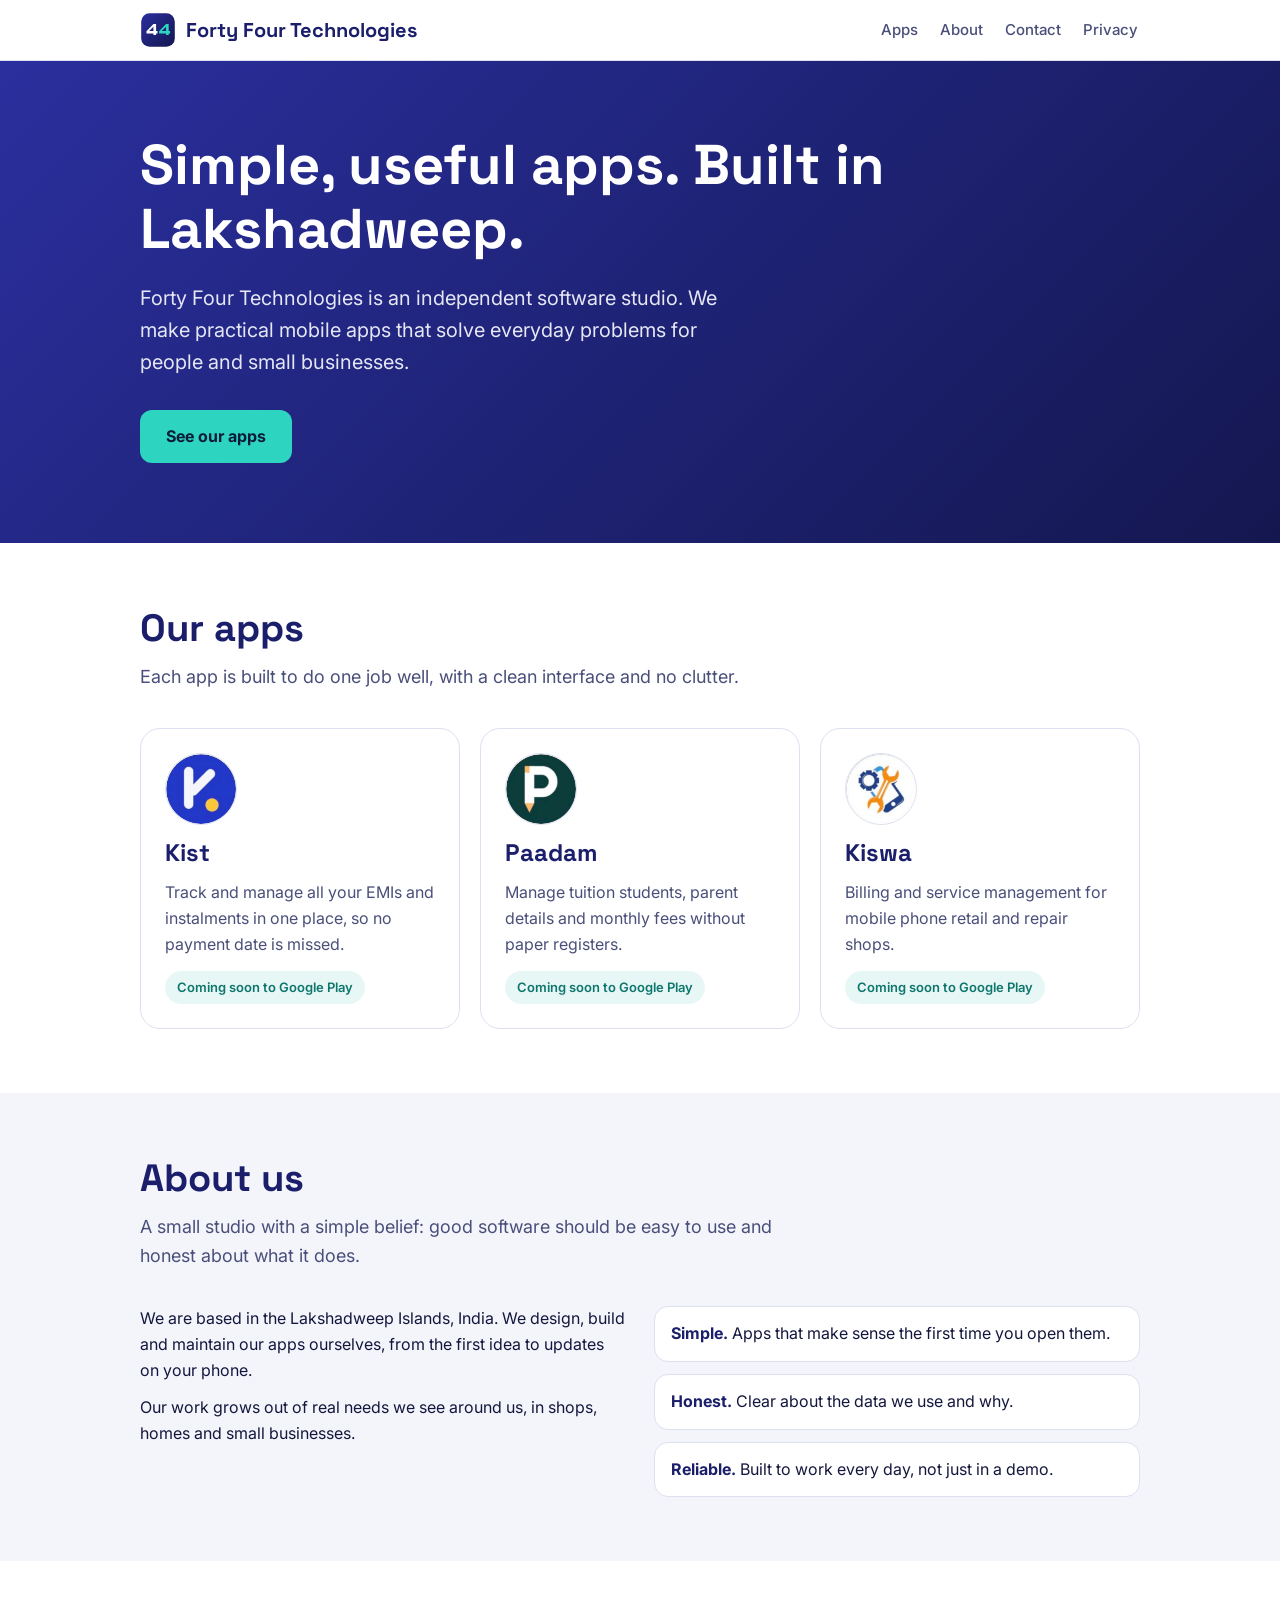
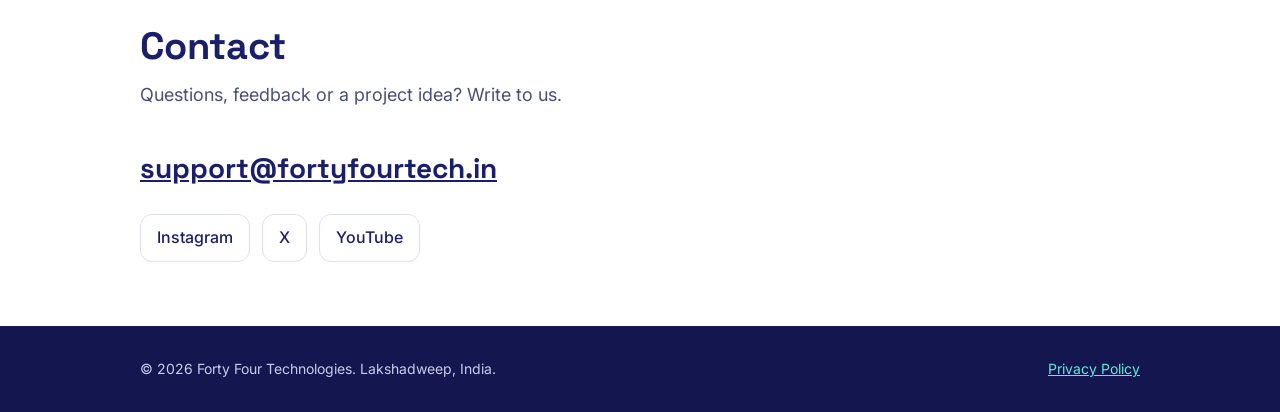
==== index.html @ 546bb44f "Add files via upload" ====
<!doctype html>
<html lang="en">
<head>
<meta charset="utf-8">
<meta name="viewport" content="width=device-width,initial-scale=1">
<title>Forty Four Technologies | Simple, useful apps from Lakshadweep</title>
<meta name="description" content="Forty Four Technologies builds simple, useful mobile apps. Based in Lakshadweep, India.">
<meta property="og:title" content="Forty Four Technologies">
<meta property="og:description" content="Simple, useful mobile apps. Based in Lakshadweep, India.">
<meta property="og:type" content="website">
<meta property="og:url" content="https://fortyfourtech.in/">
<link rel="icon" type="image/svg+xml" href="favicon.svg">
<link rel="apple-touch-icon" href="apple-touch-icon.png">
<link rel="preconnect" href="https://fonts.googleapis.com">
<link rel="preconnect" href="https://fonts.gstatic.com" crossorigin>
<link href="https://fonts.googleapis.com/css2?family=Inter:wght@400;500&family=Space+Grotesk:wght@500;700&display=swap" rel="stylesheet">
<link rel="stylesheet" href="style.css">
</head>
<body>
<header>
<div class="bar">
<a class="brand" href="#top"><img src="assets/logo.svg" alt="" width="36" height="36"><span>Forty Four Technologies</span></a>
<nav aria-label="Main">
<a href="#apps">Apps</a>
<a href="#about">About</a>
<a href="#contact">Contact</a>
<a href="privacy.html">Privacy</a>
</nav>
</div>
</header>
<main id="top">
<div class="hero">
<div class="wrap">
<h1>Simple, useful apps. Built in Lakshadweep.</h1>
<p>Forty Four Technologies is an independent software studio. We make practical mobile apps that solve everyday problems for people and small businesses.</p>
<a class="btn" href="#apps">See our apps</a>
</div>
</div>

<section id="apps">
<div class="wrap">
<h2>Our apps</h2>
<p class="lead">Each app is built to do one job well, with a clean interface and no clutter.</p>
<div class="apps">
<article class="card">
<img src="assets/kist.png" alt="Kist app icon" width="72" height="72">
<h3>Kist</h3>
<p>Track and manage all your EMIs and instalments in one place, so no payment date is missed.</p>
<span class="badge">Coming soon to Google Play</span>
</article>
<article class="card">
<img src="assets/paadam.png" alt="Paadam app icon" width="72" height="72">
<h3>Paadam</h3>
<p>Manage tuition students, parent details and monthly fees without paper registers.</p>
<span class="badge">Coming soon to Google Play</span>
</article>
<article class="card">
<img src="assets/kiswa.png" alt="Kiswa app icon" width="72" height="72">
<h3>Kiswa</h3>
<p>Billing and service management for mobile phone retail and repair shops.</p>
<span class="badge">Coming soon to Google Play</span>
</article>
</div>
</div>
</section>

<section id="about" class="alt">
<div class="wrap">
<h2>About us</h2>
<p class="lead">A small studio with a simple belief: good software should be easy to use and honest about what it does.</p>
<div class="about">
<div>
<p>We are based in the Lakshadweep Islands, India. We design, build and maintain our apps ourselves, from the first idea to updates on your phone.</p>
<p>Our work grows out of real needs we see around us, in shops, homes and small businesses.</p>
</div>
<ul class="values">
<li><strong>Simple.</strong> Apps that make sense the first time you open them.</li>
<li><strong>Honest.</strong> Clear about the data we use and why.</li>
<li><strong>Reliable.</strong> Built to work every day, not just in a demo.</li>
</ul>
</div>
</div>
</section>

<section id="contact" class="contact">
<div class="wrap">
<h2>Contact</h2>
<p class="lead">Questions, feedback or a project idea? Write to us.</p>
<p><a class="mail" href="mailto:support@fortyfourtech.in">support@fortyfourtech.in</a></p>
<div class="social">
<a href="https://instagram.com/fortyfourtech" rel="noopener">Instagram</a>
<a href="https://x.com/fortyfourtech_" rel="noopener">X</a>
<a href="https://youtube.com/@fortyfourtech44" rel="noopener">YouTube</a>
</div>
</div>
</section>
</main>
<footer>
<div class="wrap row">
<span>&copy; 2026 Forty Four Technologies. Lakshadweep, India.</span>
<span><a href="privacy.html">Privacy Policy</a></span>
</div>
</footer>
</body>
</html>
---- style.css ----
:root{--indigo:#1B1F6B;--navy:#14174F;--teal:#0D9488;--mint:#2DD4BF;--ink:#14173D;--muted:#4A4F7A;--line:#DDE0F0;--bg:#F4F5FB}
*{box-sizing:border-box}
html{scroll-behavior:smooth}
body{margin:0;font-family:'Inter',system-ui,sans-serif;color:var(--ink);background:#fff;line-height:1.6}
h1,h2,h3{font-family:'Space Grotesk','Inter',sans-serif;line-height:1.15;margin:0}
a{color:var(--teal)}
.wrap{max-width:1040px;margin:0 auto;padding:0 20px}
header{position:sticky;top:0;z-index:10;background:rgba(255,255,255,.92);backdrop-filter:blur(8px);border-bottom:1px solid var(--line)}
.bar{display:flex;align-items:center;justify-content:space-between;gap:16px;padding:12px 20px;max-width:1040px;margin:0 auto;flex-wrap:wrap}
.brand{display:flex;align-items:center;gap:10px;text-decoration:none;color:var(--indigo);font-family:'Space Grotesk',sans-serif;font-weight:700;font-size:20px}
.brand img{width:36px;height:36px;display:block}
nav{display:flex;gap:18px;flex-wrap:wrap}
nav a{color:var(--muted);text-decoration:none;font-weight:500;font-size:15px;padding:6px 2px}
nav a:hover{color:var(--indigo)}
.hero{background:linear-gradient(135deg,#2A2F9E 0%,var(--navy) 100%);color:#fff;padding:72px 0 80px}
.hero h1{font-size:clamp(34px,6vw,56px);max-width:760px}
.hero p{font-size:clamp(17px,2.4vw,20px);max-width:620px;color:#E5E7F5;margin:20px 0 32px}
.btn{display:inline-block;background:var(--mint);color:#0B1B3A;font-weight:700;text-decoration:none;padding:14px 26px;border-radius:12px;min-height:44px}
.btn:hover{background:#5EEAD4}
section{padding:64px 0}
section.alt{background:var(--bg)}
h2{font-size:clamp(28px,4vw,38px);color:var(--indigo);margin-bottom:12px}
.lead{color:var(--muted);max-width:640px;margin:0 0 36px;font-size:18px}
.apps{display:grid;grid-template-columns:repeat(auto-fit,minmax(260px,1fr));gap:20px}
.card{background:#fff;border:1px solid var(--line);border-radius:20px;padding:24px;display:flex;flex-direction:column;gap:14px}
.card img{width:72px;height:72px;border-radius:50%;display:block;border:1px solid var(--line)}
.card h3{font-size:24px;color:var(--indigo)}
.card p{margin:0;color:var(--muted)}
.badge{align-self:flex-start;font-size:13px;font-weight:600;color:#0F766E;background:#E6F7F5;border-radius:999px;padding:6px 12px}
.about{display:grid;gap:28px;grid-template-columns:repeat(auto-fit,minmax(260px,1fr))}
.about p{margin:0 0 12px;color:var(--ink)}
.values{list-style:none;margin:0;padding:0;display:grid;gap:12px}
.values li{background:#fff;border:1px solid var(--line);border-radius:14px;padding:14px 16px}
.values strong{color:var(--indigo)}
.contact a.mail{font-size:clamp(20px,3.4vw,28px);font-family:'Space Grotesk',sans-serif;font-weight:700;color:var(--indigo)}
.social{display:flex;gap:12px;flex-wrap:wrap;margin-top:24px}
.social a{border:1px solid var(--line);border-radius:12px;padding:10px 16px;text-decoration:none;color:var(--indigo);font-weight:500;min-height:44px;display:inline-flex;align-items:center;background:#fff}
.social a:hover{border-color:var(--teal)}
footer{background:var(--navy);color:#C9CCE8;padding:32px 0;font-size:14px}
footer a{color:#5EEAD4}
footer .row{display:flex;justify-content:space-between;gap:12px;flex-wrap:wrap}
.doc{max-width:760px;margin:0 auto;padding:48px 20px 72px}
.doc h1{font-size:clamp(30px,5vw,42px);color:var(--indigo);margin-bottom:8px}
.doc h2{font-size:22px;margin:32px 0 8px}
.doc p,.doc li{color:var(--ink)}
.doc .meta{color:var(--muted)}
@media (max-width:560px){.hero{padding:48px 0 56px}section{padding:48px 0}}
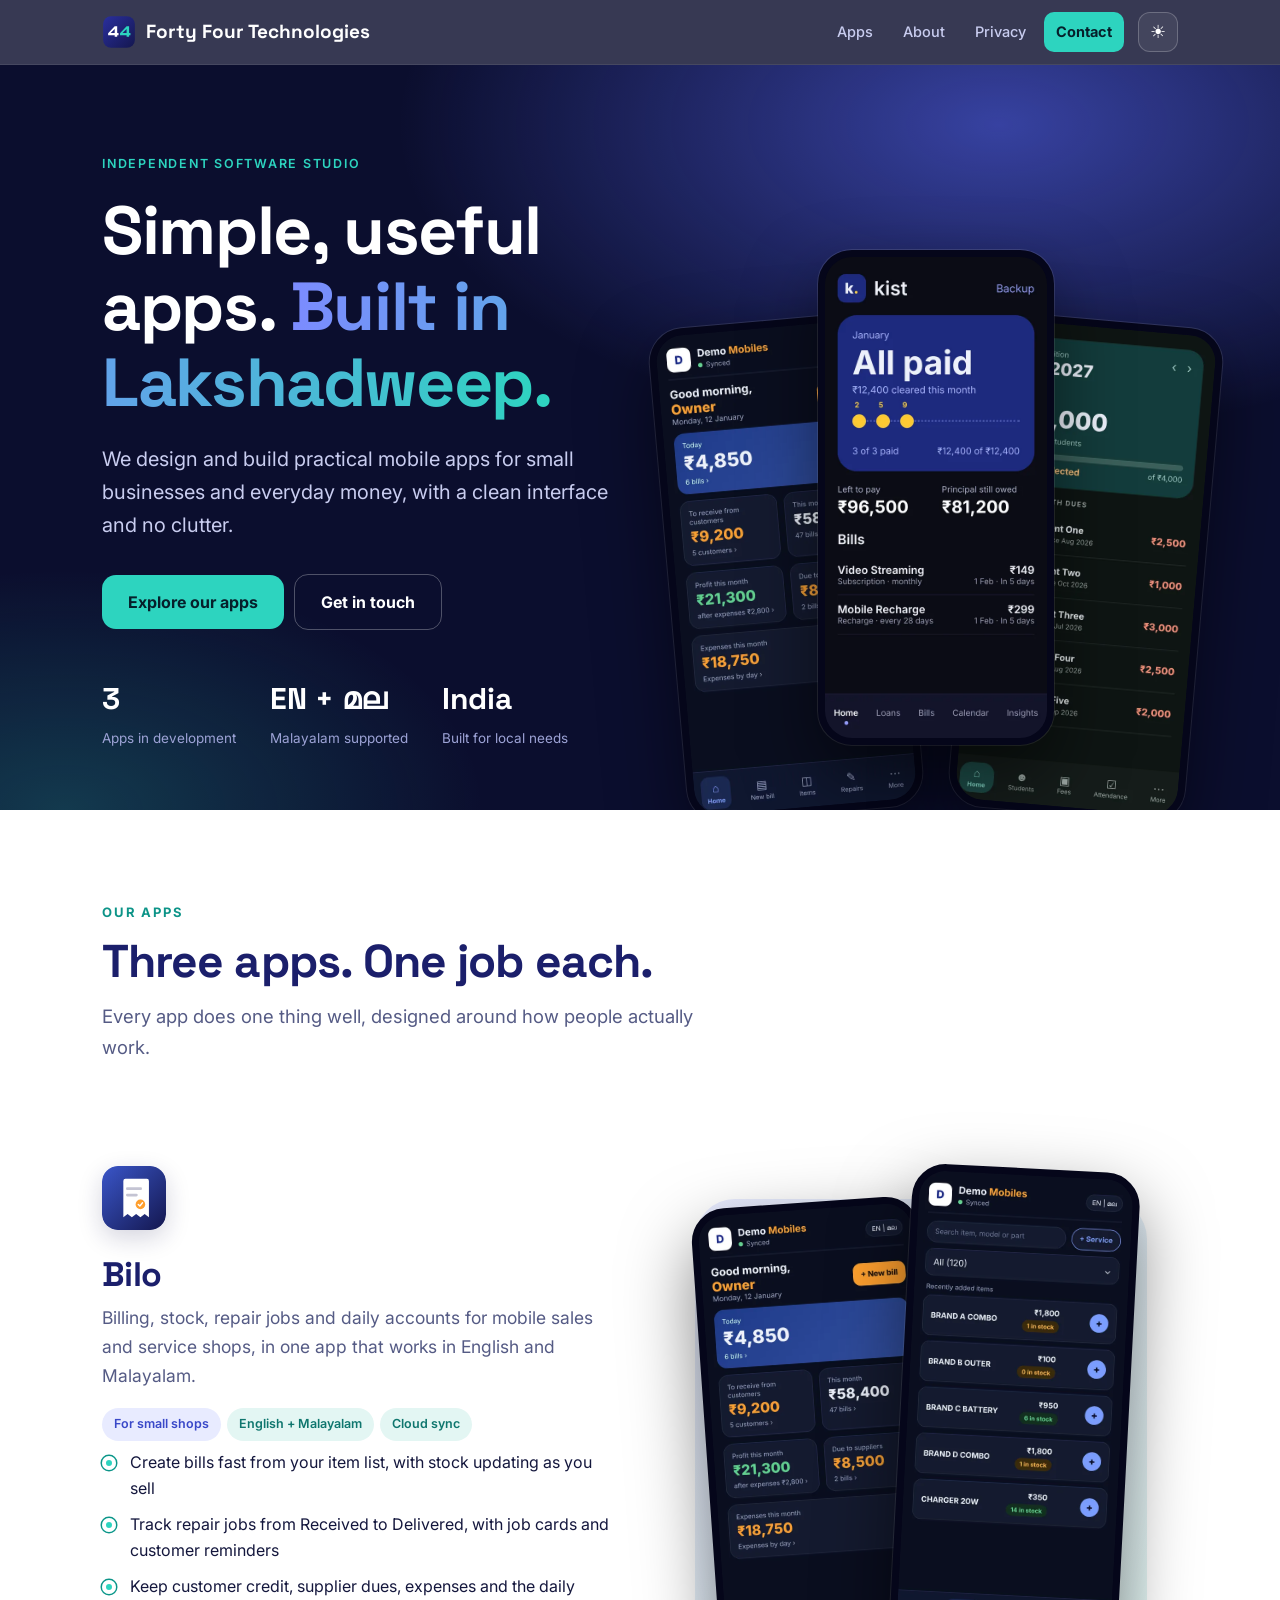
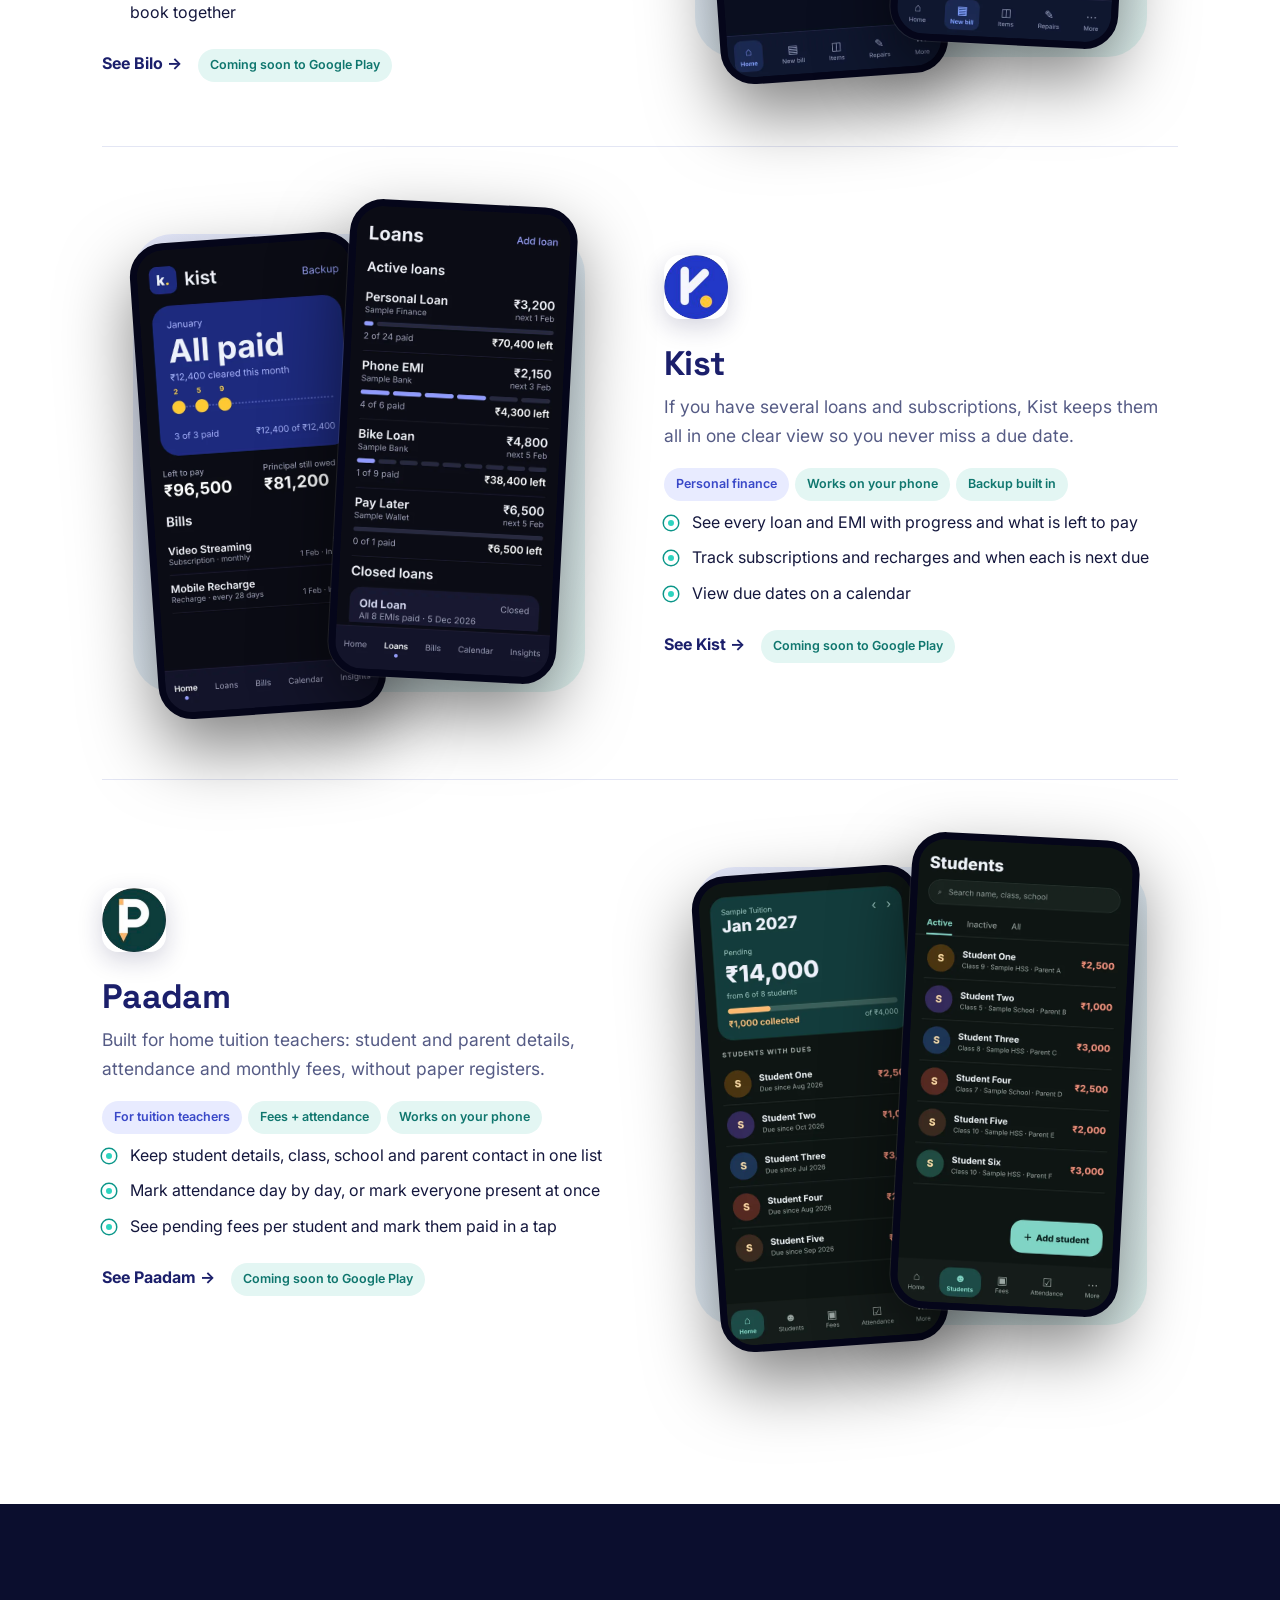
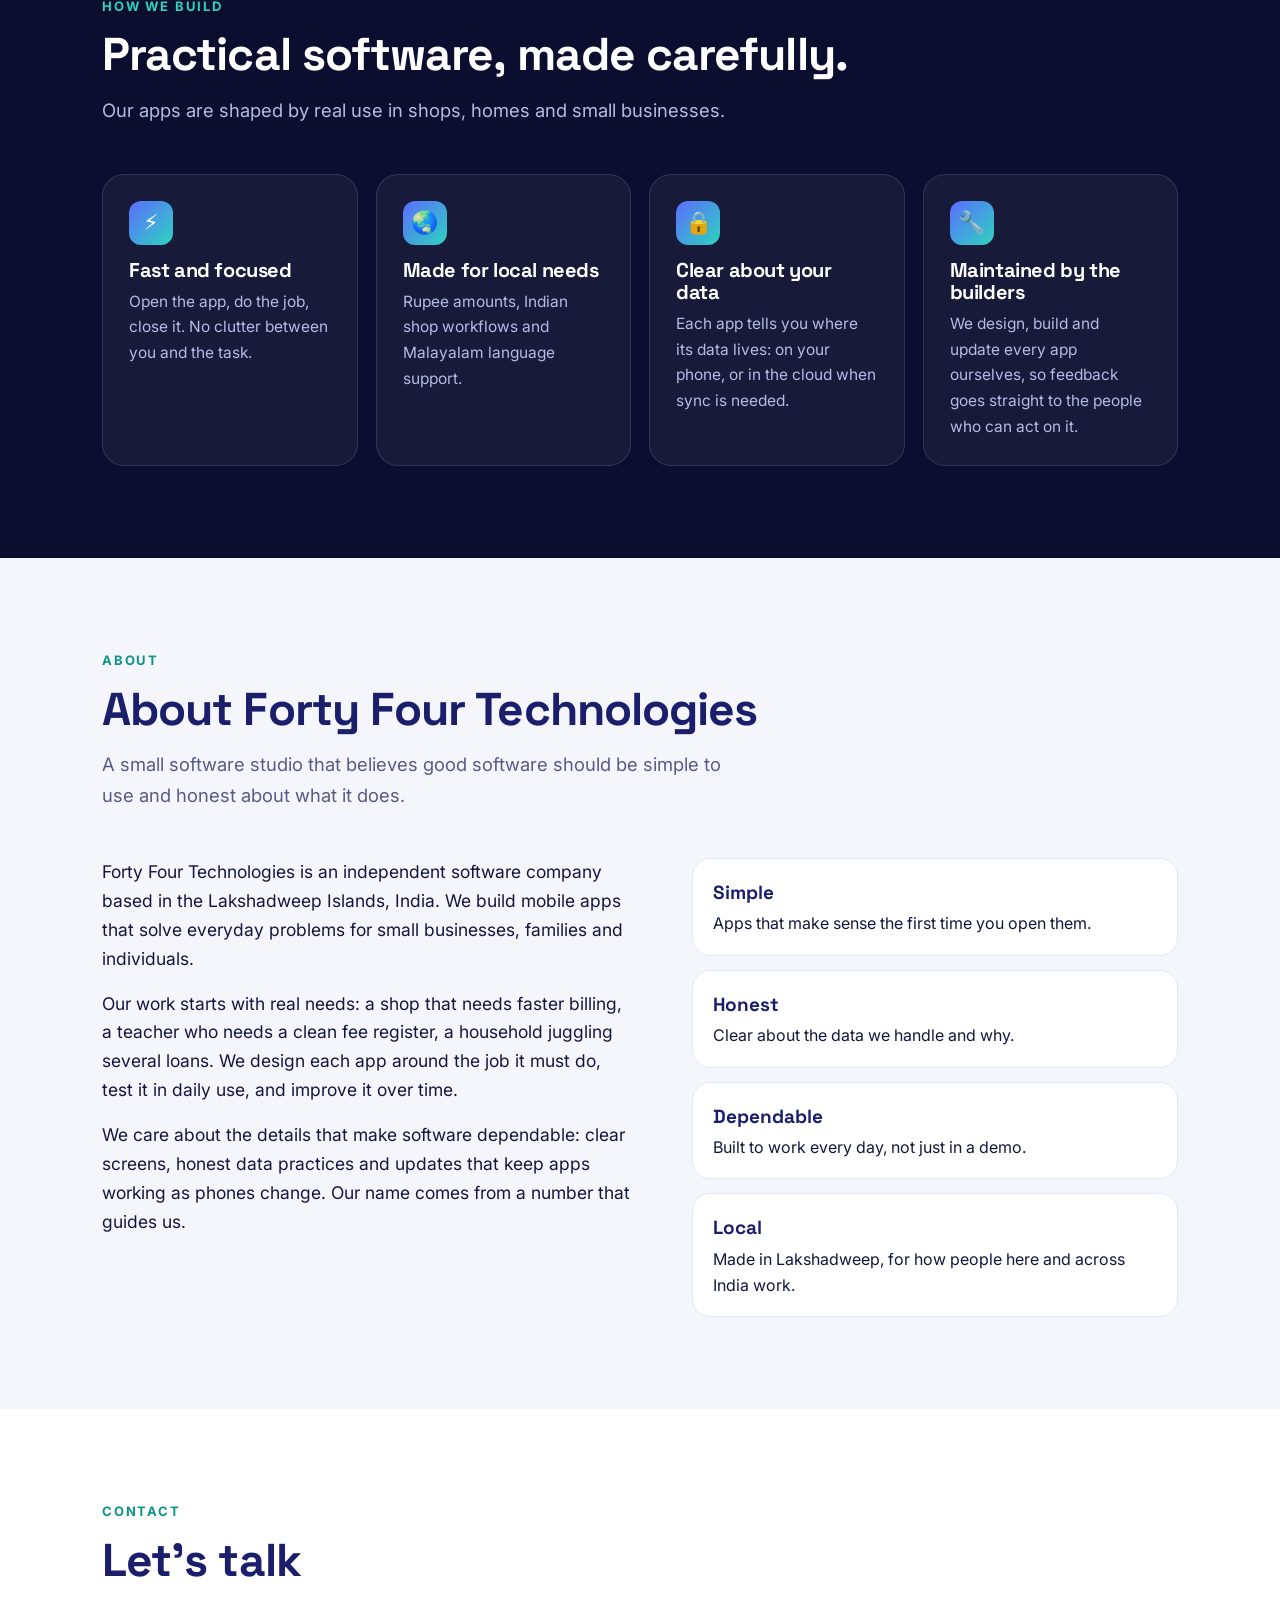
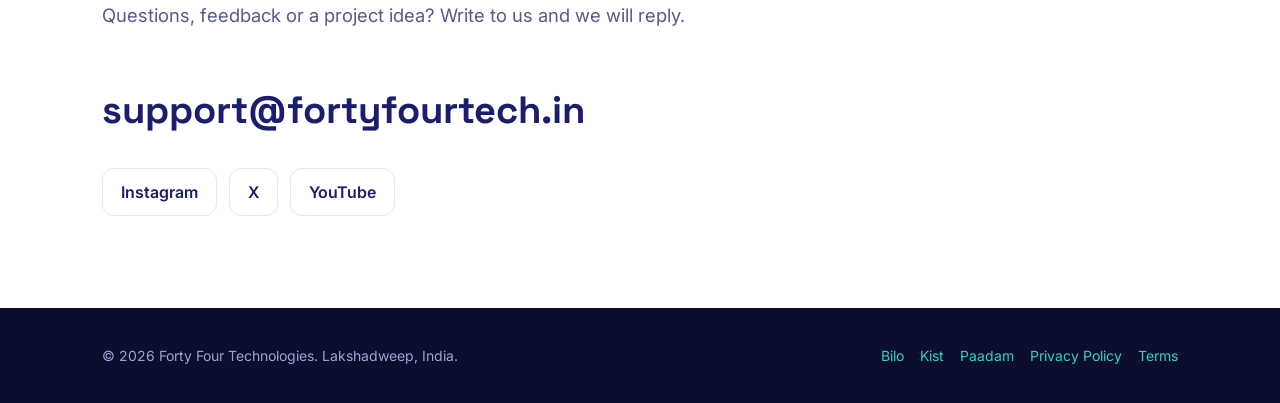
==== commit c5b6d54d: "UPDATE FIRST UPDATE" ====
--- a/index.html
+++ b/index.html
@@ -1,105 +1,35 @@
-<!doctype html>
-<html lang="en">
-<head>
-<meta charset="utf-8">
-<meta name="viewport" content="width=device-width,initial-scale=1">
-<title>Forty Four Technologies | Simple, useful apps from Lakshadweep</title>
-<meta name="description" content="Forty Four Technologies builds simple, useful mobile apps. Based in Lakshadweep, India.">
-<meta property="og:title" content="Forty Four Technologies">
-<meta property="og:description" content="Simple, useful mobile apps. Based in Lakshadweep, India.">
-<meta property="og:type" content="website">
-<meta property="og:url" content="https://fortyfourtech.in/">
-<link rel="icon" type="image/svg+xml" href="favicon.svg">
-<link rel="apple-touch-icon" href="apple-touch-icon.png">
-<link rel="preconnect" href="https://fonts.googleapis.com">
-<link rel="preconnect" href="https://fonts.gstatic.com" crossorigin>
-<link href="https://fonts.googleapis.com/css2?family=Inter:wght@400;500&family=Space+Grotesk:wght@500;700&display=swap" rel="stylesheet">
-<link rel="stylesheet" href="style.css">
-</head>
-<body>
-<header>
-<div class="bar">
-<a class="brand" href="#top"><img src="assets/logo.svg" alt="" width="36" height="36"><span>Forty Four Technologies</span></a>
-<nav aria-label="Main">
-<a href="#apps">Apps</a>
-<a href="#about">About</a>
-<a href="#contact">Contact</a>
-<a href="privacy.html">Privacy</a>
-</nav>
-</div>
-</header>
-<main id="top">
-<div class="hero">
-<div class="wrap">
-<h1>Simple, useful apps. Built in Lakshadweep.</h1>
-<p>Forty Four Technologies is an independent software studio. We make practical mobile apps that solve everyday problems for people and small businesses.</p>
-<a class="btn" href="#apps">See our apps</a>
-</div>
-</div>
-
-<section id="apps">
-<div class="wrap">
-<h2>Our apps</h2>
-<p class="lead">Each app is built to do one job well, with a clean interface and no clutter.</p>
-<div class="apps">
-<article class="card">
-<img src="assets/kist.png" alt="Kist app icon" width="72" height="72">
-<h3>Kist</h3>
-<p>Track and manage all your EMIs and instalments in one place, so no payment date is missed.</p>
-<span class="badge">Coming soon to Google Play</span>
-</article>
-<article class="card">
-<img src="assets/paadam.png" alt="Paadam app icon" width="72" height="72">
-<h3>Paadam</h3>
-<p>Manage tuition students, parent details and monthly fees without paper registers.</p>
-<span class="badge">Coming soon to Google Play</span>
-</article>
-<article class="card">
-<img src="assets/kiswa.png" alt="Kiswa app icon" width="72" height="72">
-<h3>Kiswa</h3>
-<p>Billing and service management for mobile phone retail and repair shops.</p>
-<span class="badge">Coming soon to Google Play</span>
-</article>
-</div>
-</div>
-</section>
-
-<section id="about" class="alt">
-<div class="wrap">
-<h2>About us</h2>
-<p class="lead">A small studio with a simple belief: good software should be easy to use and honest about what it does.</p>
-<div class="about">
-<div>
-<p>We are based in the Lakshadweep Islands, India. We design, build and maintain our apps ourselves, from the first idea to updates on your phone.</p>
-<p>Our work grows out of real needs we see around us, in shops, homes and small businesses.</p>
-</div>
-<ul class="values">
-<li><strong>Simple.</strong> Apps that make sense the first time you open them.</li>
-<li><strong>Honest.</strong> Clear about the data we use and why.</li>
-<li><strong>Reliable.</strong> Built to work every day, not just in a demo.</li>
-</ul>
-</div>
-</div>
-</section>
-
-<section id="contact" class="contact">
-<div class="wrap">
-<h2>Contact</h2>
-<p class="lead">Questions, feedback or a project idea? Write to us.</p>
+<!doctype html><html lang="en"><head><meta charset="utf-8"><meta name="viewport" content="width=device-width,initial-scale=1">
+<title>Forty Four Technologies | Simple, useful apps from Lakshadweep</title><meta name="description" content="Forty Four Technologies builds simple, useful mobile apps for small businesses and everyday life. Based in Lakshadweep, India.">
+<meta property="og:title" content="Forty Four Technologies | Simple, useful apps from Lakshadweep"><meta property="og:description" content="Forty Four Technologies builds simple, useful mobile apps for small businesses and everyday life. Based in Lakshadweep, India."><meta property="og:type" content="website"><meta property="og:url" content="https://fortyfourtech.in/">
+<link rel="canonical" href="https://fortyfourtech.in/"><link rel="icon" type="image/svg+xml" href="favicon.svg"><link rel="apple-touch-icon" href="apple-touch-icon.png">
+<link rel="preconnect" href="https://fonts.googleapis.com"><link rel="preconnect" href="https://fonts.gstatic.com" crossorigin>
+<link href="https://fonts.googleapis.com/css2?family=Inter:wght@400;500;600&family=Space+Grotesk:wght@500;700&display=swap" rel="stylesheet"><link rel="stylesheet" href="style.css"><script>try{var t=localStorage.getItem("theme");if(!t&&window.matchMedia&&matchMedia("(prefers-color-scheme: dark)").matches)t="dark";if(t)document.documentElement.setAttribute("data-theme",t)}catch(e){}</script></head><body>
+<header><div class="bar"><a class="brand" href="index.html"><img src="assets/logo.svg" alt="" width="34" height="34"><span>Forty Four Technologies</span></a>
+<nav aria-label="Main"><a href="index.html#apps">Apps</a><a href="index.html#about">About</a><a href="privacy.html">Privacy</a><a class="cta" href="index.html#contact">Contact</a><button id="tt" class="tt" type="button" aria-label="Switch between light and dark mode" title="Light / dark mode"><span class="sun">&#9728;</span><span class="moon">&#9790;</span></button></nav></div></header><main id="top"><div class="hero"><div class="wrap grid"><div><span class="eyebrow">Independent software studio</span>
+<h1>Simple, useful apps. <em>Built in Lakshadweep.</em></h1><p class="sub">We design and build practical mobile apps for small businesses and everyday money, with a clean interface and no clutter.</p>
+<a class="btn" href="#apps">Explore our apps</a><a class="btn ghost" href="#contact">Get in touch</a>
+<div class="stats"><div><b>3</b><span>Apps in development</span></div><div><b>EN + മല</b><span>Malayalam supported</span></div><div><b>India</b><span>Built for local needs</span></div></div></div>
+<div class="phones"><div class="phone a"><img src="assets/shots/bilo-home.webp" alt="Bilo dashboard" width="520" height="1126"></div><div class="phone b"><img src="assets/shots/kist-home.webp" alt="Kist home screen" width="520" height="1126"></div><div class="phone c"><img src="assets/shots/paadam-home.webp" alt="Paadam home screen" width="520" height="1126"></div></div></div></div>
+<section id="apps"><div class="wrap"><span class="kicker">Our apps</span><h2>Three apps. One job each.</h2><p class="lead">Every app does one thing well, designed around how people actually work.</p><article class="appcard"><div class="txt"><img class="ic" src="assets/bilo.svg" alt="Bilo icon" width="64" height="64"><h3>Bilo</h3><p>Billing, stock, repair jobs and daily accounts for mobile sales and service shops, in one app that works in English and Malayalam.</p>
+<div><span class="tag s">For small shops</span><span class="tag">English + Malayalam</span><span class="tag">Cloud sync</span></div><ul class="feats"><li>Create bills fast from your item list, with stock updating as you sell</li><li>Track repair jobs from Received to Delivered, with job cards and customer reminders</li><li>Keep customer credit, supplier dues, expenses and the daily book together</li></ul>
+<a class="link" href="bilo.html">See Bilo &rarr;</a> <span class="tag" style="margin-left:12px">Coming soon to Google Play</span></div>
+<div class="duo"><div class="phone a"><img src="assets/shots/bilo-home.webp" alt="Bilo screen" width="520" height="1126"></div><div class="phone b"><img src="assets/shots/bilo-new-bill.webp" alt="Bilo screen" width="520" height="1126"></div></div></article><article class="appcard rev"><div class="txt"><img class="ic" src="assets/kist.png" alt="Kist icon" width="64" height="64"><h3>Kist</h3><p>If you have several loans and subscriptions, Kist keeps them all in one clear view so you never miss a due date.</p>
+<div><span class="tag s">Personal finance</span><span class="tag">Works on your phone</span><span class="tag">Backup built in</span></div><ul class="feats"><li>See every loan and EMI with progress and what is left to pay</li><li>Track subscriptions and recharges and when each is next due</li><li>View due dates on a calendar</li></ul>
+<a class="link" href="kist.html">See Kist &rarr;</a> <span class="tag" style="margin-left:12px">Coming soon to Google Play</span></div>
+<div class="duo"><div class="phone a"><img src="assets/shots/kist-home.webp" alt="Kist screen" width="520" height="1126"></div><div class="phone b"><img src="assets/shots/kist-loans.webp" alt="Kist screen" width="520" height="1126"></div></div></article><article class="appcard"><div class="txt"><img class="ic" src="assets/paadam.png" alt="Paadam icon" width="64" height="64"><h3>Paadam</h3><p>Built for home tuition teachers: student and parent details, attendance and monthly fees, without paper registers.</p>
+<div><span class="tag s">For tuition teachers</span><span class="tag">Fees + attendance</span><span class="tag">Works on your phone</span></div><ul class="feats"><li>Keep student details, class, school and parent contact in one list</li><li>Mark attendance day by day, or mark everyone present at once</li><li>See pending fees per student and mark them paid in a tap</li></ul>
+<a class="link" href="paadam.html">See Paadam &rarr;</a> <span class="tag" style="margin-left:12px">Coming soon to Google Play</span></div>
+<div class="duo"><div class="phone a"><img src="assets/shots/paadam-home.webp" alt="Paadam screen" width="520" height="1126"></div><div class="phone b"><img src="assets/shots/paadam-students.webp" alt="Paadam screen" width="520" height="1126"></div></div></article></div></section>
+<section class="dark"><div class="wrap"><span class="kicker" style="color:var(--mint)">How we build</span><h2>Practical software, made carefully.</h2><p class="lead">Our apps are shaped by real use in shops, homes and small businesses.</p>
+<div class="pill"><div class="fc"><div class="ico">&#9889;</div><h4>Fast and focused</h4><p>Open the app, do the job, close it. No clutter between you and the task.</p></div>
+<div class="fc"><div class="ico">&#127759;</div><h4>Made for local needs</h4><p>Rupee amounts, Indian shop workflows and Malayalam language support.</p></div>
+<div class="fc"><div class="ico">&#128274;</div><h4>Clear about your data</h4><p>Each app tells you where its data lives: on your phone, or in the cloud when sync is needed.</p></div>
+<div class="fc"><div class="ico">&#128295;</div><h4>Maintained by the builders</h4><p>We design, build and update every app ourselves, so feedback goes straight to the people who can act on it.</p></div></div></div></section>
+<section id="about" class="alt"><div class="wrap"><span class="kicker">About</span><h2>About Forty Four Technologies</h2><p class="lead">A small software studio that believes good software should be simple to use and honest about what it does.</p>
+<div class="about"><div><p>Forty Four Technologies is an independent software company based in the Lakshadweep Islands, India. We build mobile apps that solve everyday problems for small businesses, families and individuals.</p>
+<p>Our work starts with real needs: a shop that needs faster billing, a teacher who needs a clean fee register, a household juggling several loans. We design each app around the job it must do, test it in daily use, and improve it over time.</p>
+<p>We care about the details that make software dependable: clear screens, honest data practices and updates that keep apps working as phones change. Our name comes from a number that guides us.</p></div>
+<ul class="values"><li><strong>Simple</strong>Apps that make sense the first time you open them.</li><li><strong>Honest</strong>Clear about the data we handle and why.</li><li><strong>Dependable</strong>Built to work every day, not just in a demo.</li><li><strong>Local</strong>Made in Lakshadweep, for how people here and across India work.</li></ul></div></div></section>
+<section id="contact" class="contact"><div class="wrap"><span class="kicker">Contact</span><h2>Let's talk</h2><p class="lead">Questions, feedback or a project idea? Write to us and we will reply.</p>
 <p><a class="mail" href="mailto:support@fortyfourtech.in">support@fortyfourtech.in</a></p>
-<div class="social">
-<a href="https://instagram.com/fortyfourtech" rel="noopener">Instagram</a>
-<a href="https://x.com/fortyfourtech_" rel="noopener">X</a>
-<a href="https://youtube.com/@fortyfourtech44" rel="noopener">YouTube</a>
-</div>
-</div>
-</section>
-</main>
-<footer>
-<div class="wrap row">
-<span>&copy; 2026 Forty Four Technologies. Lakshadweep, India.</span>
-<span><a href="privacy.html">Privacy Policy</a></span>
-</div>
-</footer>
-</body>
-</html>
+<div class="social"><a href="https://instagram.com/fortyfourtech" rel="noopener">Instagram</a><a href="https://x.com/fortyfourtech_" rel="noopener">X</a><a href="https://youtube.com/@fortyfourtech44" rel="noopener">YouTube</a></div></div></section></main><script>(function(){var b=document.getElementById('tt');if(!b)return;b.onclick=function(){var d=document.documentElement,n=d.getAttribute('data-theme')==='dark'?'light':'dark';d.setAttribute('data-theme',n);try{localStorage.setItem('theme',n)}catch(e){}}})();</script><footer><div class="wrap row"><span>&copy; 2026 Forty Four Technologies. Lakshadweep, India.</span><span><a href="bilo.html">Bilo</a><a href="kist.html">Kist</a><a href="paadam.html">Paadam</a><a href="privacy.html">Privacy Policy</a><a href="terms.html">Terms</a></span></div></footer></body></html>
--- a/style.css
+++ b/style.css
@@ -1,47 +1,93 @@
-:root{--indigo:#1B1F6B;--navy:#14174F;--teal:#0D9488;--mint:#2DD4BF;--ink:#14173D;--muted:#4A4F7A;--line:#DDE0F0;--bg:#F4F5FB}
-*{box-sizing:border-box}
-html{scroll-behavior:smooth}
-body{margin:0;font-family:'Inter',system-ui,sans-serif;color:var(--ink);background:#fff;line-height:1.6}
-h1,h2,h3{font-family:'Space Grotesk','Inter',sans-serif;line-height:1.15;margin:0}
-a{color:var(--teal)}
-.wrap{max-width:1040px;margin:0 auto;padding:0 20px}
-header{position:sticky;top:0;z-index:10;background:rgba(255,255,255,.92);backdrop-filter:blur(8px);border-bottom:1px solid var(--line)}
-.bar{display:flex;align-items:center;justify-content:space-between;gap:16px;padding:12px 20px;max-width:1040px;margin:0 auto;flex-wrap:wrap}
-.brand{display:flex;align-items:center;gap:10px;text-decoration:none;color:var(--indigo);font-family:'Space Grotesk',sans-serif;font-weight:700;font-size:20px}
-.brand img{width:36px;height:36px;display:block}
-nav{display:flex;gap:18px;flex-wrap:wrap}
-nav a{color:var(--muted);text-decoration:none;font-weight:500;font-size:15px;padding:6px 2px}
-nav a:hover{color:var(--indigo)}
-.hero{background:linear-gradient(135deg,#2A2F9E 0%,var(--navy) 100%);color:#fff;padding:72px 0 80px}
-.hero h1{font-size:clamp(34px,6vw,56px);max-width:760px}
-.hero p{font-size:clamp(17px,2.4vw,20px);max-width:620px;color:#E5E7F5;margin:20px 0 32px}
-.btn{display:inline-block;background:var(--mint);color:#0B1B3A;font-weight:700;text-decoration:none;padding:14px 26px;border-radius:12px;min-height:44px}
-.btn:hover{background:#5EEAD4}
-section{padding:64px 0}
-section.alt{background:var(--bg)}
-h2{font-size:clamp(28px,4vw,38px);color:var(--indigo);margin-bottom:12px}
-.lead{color:var(--muted);max-width:640px;margin:0 0 36px;font-size:18px}
-.apps{display:grid;grid-template-columns:repeat(auto-fit,minmax(260px,1fr));gap:20px}
-.card{background:#fff;border:1px solid var(--line);border-radius:20px;padding:24px;display:flex;flex-direction:column;gap:14px}
-.card img{width:72px;height:72px;border-radius:50%;display:block;border:1px solid var(--line)}
-.card h3{font-size:24px;color:var(--indigo)}
-.card p{margin:0;color:var(--muted)}
-.badge{align-self:flex-start;font-size:13px;font-weight:600;color:#0F766E;background:#E6F7F5;border-radius:999px;padding:6px 12px}
-.about{display:grid;gap:28px;grid-template-columns:repeat(auto-fit,minmax(260px,1fr))}
-.about p{margin:0 0 12px;color:var(--ink)}
-.values{list-style:none;margin:0;padding:0;display:grid;gap:12px}
-.values li{background:#fff;border:1px solid var(--line);border-radius:14px;padding:14px 16px}
-.values strong{color:var(--indigo)}
-.contact a.mail{font-size:clamp(20px,3.4vw,28px);font-family:'Space Grotesk',sans-serif;font-weight:700;color:var(--indigo)}
-.social{display:flex;gap:12px;flex-wrap:wrap;margin-top:24px}
-.social a{border:1px solid var(--line);border-radius:12px;padding:10px 16px;text-decoration:none;color:var(--indigo);font-weight:500;min-height:44px;display:inline-flex;align-items:center;background:#fff}
-.social a:hover{border-color:var(--teal)}
-footer{background:var(--navy);color:#C9CCE8;padding:32px 0;font-size:14px}
-footer a{color:#5EEAD4}
+:root{--indigo:#1B1F6B;--navy:#0B0E2E;--navy2:#14174F;--teal:#0D9488;--mint:#2DD4BF;--ink:#14173D;--muted:#555B85;--line:#E3E6F4;--bg:#F5F6FC;--glow:#5B6CFF}
+*{box-sizing:border-box}html{scroll-behavior:smooth}
+body{margin:0;font-family:'Inter',system-ui,sans-serif;color:var(--ink);background:#fff;line-height:1.65;-webkit-font-smoothing:antialiased}
+h1,h2,h3,h4{font-family:'Space Grotesk','Inter',sans-serif;line-height:1.12;margin:0;letter-spacing:-.02em}
+a{color:var(--teal)}img{max-width:100%}
+.wrap{max-width:1120px;margin:0 auto;padding:0 22px}
+header{position:sticky;top:0;z-index:20;background:rgba(11,14,46,.82);backdrop-filter:blur(14px);border-bottom:1px solid rgba(255,255,255,.08)}
+.bar{display:flex;align-items:center;justify-content:space-between;gap:16px;padding:12px 22px;max-width:1120px;margin:0 auto}
+.brand{display:flex;align-items:center;gap:10px;text-decoration:none;color:#fff;font-family:'Space Grotesk',sans-serif;font-weight:700;font-size:19px}
+.brand img{width:34px;height:34px}
+nav{display:flex;gap:6px;align-items:center}
+nav a{color:#C9CDF0;text-decoration:none;font-weight:500;font-size:14.5px;padding:8px 12px;border-radius:10px}
+nav a:hover{color:#fff;background:rgba(255,255,255,.08)}
+nav a.cta{background:var(--mint);color:#06202B;font-weight:700}
+.hero{position:relative;overflow:hidden;background:radial-gradient(1000px 520px at 78% 8%,rgba(91,108,255,.55),transparent 60%),radial-gradient(700px 400px at 5% 100%,rgba(45,212,191,.22),transparent 60%),var(--navy);color:#fff;padding:84px 0 0}
+.hero .grid{display:grid;grid-template-columns:1.05fr 1fr;gap:30px;align-items:end}
+.eyebrow{display:inline-block;font-size:12.5px;font-weight:600;letter-spacing:.14em;text-transform:uppercase;color:var(--mint);margin-bottom:18px}
+.hero h1{font-size:clamp(38px,6.4vw,68px);font-weight:700}
+.hero h1 em{font-style:normal;background:linear-gradient(90deg,#7C8BFF,var(--mint));-webkit-background-clip:text;background-clip:text;color:transparent}
+.hero p.sub{font-size:clamp(17px,2.2vw,20px);color:#C9CDF0;max-width:520px;margin:22px 0 32px}
+.btn{display:inline-flex;align-items:center;gap:8px;background:var(--mint);color:#06202B;font-weight:700;text-decoration:none;padding:14px 26px;border-radius:14px;min-height:46px}
+.btn:hover{filter:brightness(1.08)}
+.btn.ghost{background:transparent;color:#fff;border:1px solid rgba(255,255,255,.28);margin-left:10px}
+.stats{display:flex;gap:34px;margin:44px 0 60px;flex-wrap:wrap}.stats b{display:block;font-family:'Space Grotesk';font-size:30px}.stats span{color:#9DA3D6;font-size:13.5px}
+.phones{position:relative;height:560px}
+.phone{position:absolute;width:236px;border-radius:34px;border:7px solid #05061a;background:#05061a;box-shadow:0 30px 70px rgba(0,0,0,.5),0 0 0 1px rgba(255,255,255,.12);overflow:hidden}
+.phone img{display:block;width:100%;height:auto}
+.phone.a{left:0;top:70px;transform:rotate(-5deg);z-index:1}
+.phone.b{left:150px;top:0;z-index:3}
+.phone.c{left:300px;top:70px;transform:rotate(5deg);z-index:2}
+section{padding:92px 0}section.alt{background:var(--bg)}section.dark{background:var(--navy);color:#fff}
+h2{font-size:clamp(30px,4.4vw,46px);color:var(--indigo);margin-bottom:14px}.dark h2{color:#fff}
+.kicker{color:var(--teal);font-weight:700;font-size:13px;letter-spacing:.14em;text-transform:uppercase;margin-bottom:12px;display:block}
+.lead{color:var(--muted);max-width:640px;margin:0 0 48px;font-size:18.5px}.dark .lead{color:#B6BBE6}
+.appcard{display:grid;grid-template-columns:1fr 1fr;gap:48px;align-items:center;padding:56px 0;border-top:1px solid var(--line)}
+.appcard:first-of-type{border-top:0}.appcard.rev .txt{order:2}
+.appcard .ic{width:64px;height:64px;border-radius:16px;box-shadow:0 8px 24px rgba(20,23,79,.18)}
+.appcard h3{font-size:34px;color:var(--indigo);margin:18px 0 10px}.appcard p{color:var(--muted);font-size:17.5px;margin:0 0 18px}
+.tag{display:inline-block;font-size:12.5px;font-weight:600;color:#0F766E;background:#E3F6F3;border-radius:999px;padding:6px 12px;margin:0 6px 8px 0}
+.tag.s{color:#3948C8;background:#E8EBFF}
+.feats{list-style:none;padding:0;margin:0 0 24px;display:grid;gap:9px}.feats li{padding-left:28px;position:relative;color:var(--ink)}
+.feats li:before{content:"";position:absolute;left:0;top:7px;width:14px;height:14px;border-radius:50%;background:var(--mint);box-shadow:inset 0 0 0 4px #fff,0 0 0 1.5px var(--teal)}
+.link{font-weight:700;text-decoration:none;color:var(--indigo)}.link:hover{color:var(--teal)}
+.duo{position:relative;height:520px;display:flex;justify-content:center}
+.duo .phone{width:228px}.duo .phone.a{left:calc(50% - 215px);top:34px;transform:rotate(-4deg)}.duo .phone.b{left:calc(50% - 20px);top:0;transform:rotate(3deg)}
+.duo:before{content:"";position:absolute;inset:6% 6%;border-radius:40px;background:linear-gradient(135deg,#E8EBFF,#E3F6F3);z-index:0}
+.duo .phone{z-index:2}
+.pill{display:grid;grid-template-columns:repeat(auto-fit,minmax(240px,1fr));gap:18px}
+.fc{background:rgba(255,255,255,.05);border:1px solid rgba(255,255,255,.12);border-radius:22px;padding:26px}
+.fc h4{font-size:20px;margin:14px 0 8px;color:#fff}.fc p{margin:0;color:#B6BBE6;font-size:15.5px}
+.ico{width:44px;height:44px;border-radius:12px;background:linear-gradient(135deg,#5B6CFF,#2DD4BF);display:flex;align-items:center;justify-content:center;font-size:22px}
+.about{display:grid;grid-template-columns:1.1fr 1fr;gap:56px}
+.about p{color:var(--ink);font-size:17.5px;margin:0 0 16px}
+.values{list-style:none;margin:0;padding:0;display:grid;gap:14px}.values li{background:#fff;border:1px solid var(--line);border-radius:18px;padding:18px 20px}.values strong{display:block;color:var(--indigo);font-family:'Space Grotesk';font-size:19px;margin-bottom:2px}
+.contact .mail{font-size:clamp(22px,4vw,38px);font-family:'Space Grotesk';font-weight:700;color:var(--indigo);text-decoration:none}
+.social{display:flex;gap:12px;flex-wrap:wrap;margin-top:26px}.social a{border:1px solid var(--line);border-radius:12px;padding:10px 18px;text-decoration:none;color:var(--indigo);font-weight:600;min-height:44px;display:inline-flex;align-items:center;background:#fff}.social a:hover{border-color:var(--teal)}
+footer{background:var(--navy);color:#9DA3D6;padding:36px 0;font-size:14px}footer a{color:var(--mint);text-decoration:none;margin-left:16px}
 footer .row{display:flex;justify-content:space-between;gap:12px;flex-wrap:wrap}
-.doc{max-width:760px;margin:0 auto;padding:48px 20px 72px}
-.doc h1{font-size:clamp(30px,5vw,42px);color:var(--indigo);margin-bottom:8px}
-.doc h2{font-size:22px;margin:32px 0 8px}
-.doc p,.doc li{color:var(--ink)}
-.doc .meta{color:var(--muted)}
-@media (max-width:560px){.hero{padding:48px 0 56px}section{padding:48px 0}}
+/* app page */
+.ahero{padding:70px 0 0}.ahero .grid{align-items:center}.ahero .ic{width:76px;height:76px;border-radius:20px;box-shadow:0 10px 30px rgba(0,0,0,.4)}
+.ahero h1{font-size:clamp(40px,6vw,62px);margin:20px 0 10px}
+.gallery{display:flex;gap:20px;overflow-x:auto;padding:10px 22px 30px;scroll-snap-type:x mandatory;max-width:1120px;margin:0 auto}
+.gallery .phone{position:relative;flex:0 0 232px;scroll-snap-align:start}
+.gallery figure{margin:0;flex:0 0 232px}.gallery figcaption{margin-top:12px;font-size:14px;color:var(--muted);text-align:center}
+.fgrid{display:grid;grid-template-columns:repeat(auto-fit,minmax(250px,1fr));gap:18px}
+.f{background:#fff;border:1px solid var(--line);border-radius:20px;padding:24px}.f h4{font-size:19px;color:var(--indigo);margin-bottom:6px}.f p{margin:0;color:var(--muted);font-size:15.5px}
+.note{background:#EEF1FF;border:1px solid #D9DEFF;border-radius:18px;padding:20px 22px;color:var(--ink);max-width:760px}
+.doc{max-width:760px;margin:0 auto;padding:56px 22px 80px}.doc h1{font-size:clamp(32px,5vw,44px);color:var(--indigo);margin-bottom:8px}.doc h2{font-size:23px;margin:34px 0 8px}.doc h3{font-size:18px;margin:20px 0 4px;color:var(--indigo)}.doc .meta{color:var(--muted)}
+@media(max-width:860px){.hero .grid,.appcard,.about{grid-template-columns:1fr}.appcard.rev .txt{order:0}.phones{height:470px;margin-top:10px}.phone{width:190px}.phone.b{left:120px}.phone.c{left:240px}nav a:not(.cta){display:none}.hero{padding-top:56px}section{padding:64px 0}.duo{height:450px}.duo .phone{width:190px}.duo .phone.a{left:calc(50% - 175px)}.duo .phone.b{left:calc(50% - 15px)}.btn.ghost{margin:10px 0 0}}
+@media(max-width:420px){.phone{width:160px}.phone.b{left:100px}.phone.c{left:200px}.phones{height:400px}.duo{height:390px}.duo .phone{width:160px}.duo .phone.a{left:calc(50% - 150px)}.duo .phone.b{left:calc(50% - 10px)}}
+@media(max-width:560px){.brand span{font-size:15px;white-space:nowrap}.brand img{width:30px;height:30px}.stats{gap:22px}}
+
+.tt{margin-left:8px;width:40px;height:40px;border-radius:12px;border:1px solid rgba(255,255,255,.22);background:rgba(255,255,255,.06);color:#fff;font-size:18px;cursor:pointer;display:inline-flex;align-items:center;justify-content:center;padding:0}
+.tt:hover{background:rgba(255,255,255,.14)}.tt .moon{display:none}
+html[data-theme=dark] .tt .sun{display:none}html[data-theme=dark] .tt .moon{display:inline}
+html[data-theme=dark]{color-scheme:dark}
+html[data-theme=dark] body{background:#0A0C24;color:#E4E7FA}
+html[data-theme=dark] section.alt{background:#0F1233}
+html[data-theme=dark] h2,html[data-theme=dark] .appcard h3,html[data-theme=dark] .f h4,html[data-theme=dark] .values strong,html[data-theme=dark] .contact .mail,html[data-theme=dark] .link,html[data-theme=dark] .doc h1,html[data-theme=dark] .doc h3{color:#fff}
+html[data-theme=dark] .lead,html[data-theme=dark] .appcard p,html[data-theme=dark] .f p,html[data-theme=dark] .doc .meta,html[data-theme=dark] section p{color:#AEB4DE}
+html[data-theme=dark] .about p,html[data-theme=dark] .feats li,html[data-theme=dark] .doc p,html[data-theme=dark] .doc li{color:#DDE0F7}
+html[data-theme=dark] .appcard{border-color:#1E2250}
+html[data-theme=dark] .f,html[data-theme=dark] .values li,html[data-theme=dark] .social a{background:#141845;border-color:#262B64;color:#fff}
+html[data-theme=dark] .note{background:#141845;border-color:#262B64;color:#DDE0F7}
+html[data-theme=dark] .tag{background:#12332F;color:#5EEAD4}html[data-theme=dark] .tag.s{background:#1D2260;color:#AAB4FF}
+html[data-theme=dark] .feats li:before{box-shadow:inset 0 0 0 4px #0A0C24,0 0 0 1.5px var(--mint)}
+html[data-theme=dark] .duo:before{background:linear-gradient(135deg,#171B52,#10302E)}
+html[data-theme=dark] .gallery figcaption{color:#AEB4DE}
+html[data-theme=dark] section a:not(.btn):not(.mail):not(.link),html[data-theme=dark] .doc a{color:var(--mint)}
+html[data-theme=dark] nav a.cta,html[data-theme=dark] .btn{color:#06202B}
+html[data-theme=dark] .btn.ghost{color:#fff}
+html[data-theme=dark] .hero{background:radial-gradient(1000px 520px at 78% 8%,rgba(91,108,255,.45),transparent 60%),radial-gradient(700px 400px at 5% 100%,rgba(45,212,191,.16),transparent 60%),#070920}
+@media(max-width:860px){.tt{margin-left:0}}
